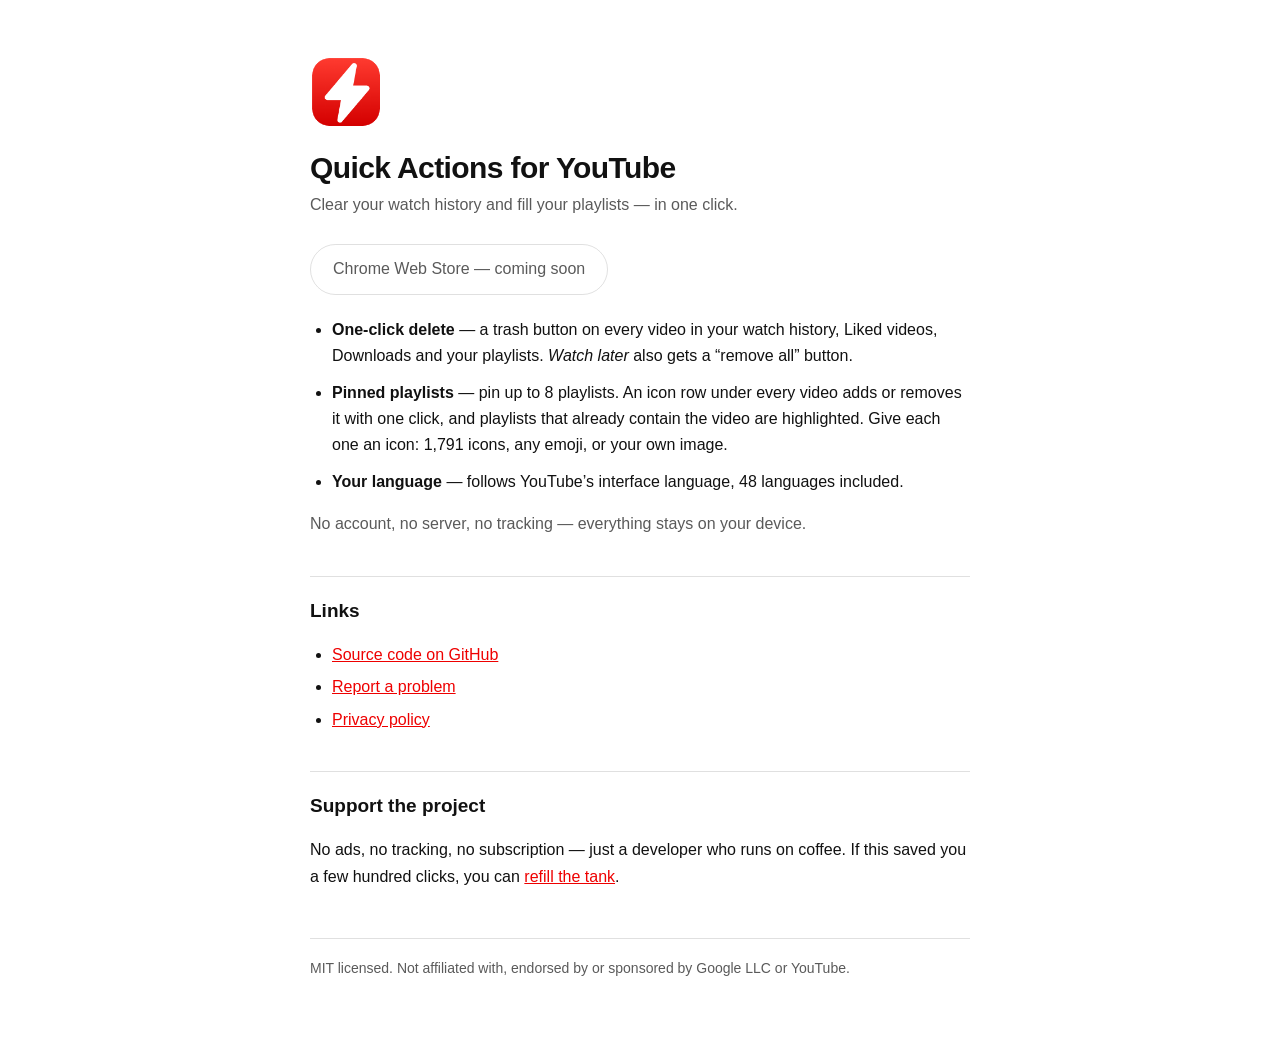
==== docs/index.html @ 6b8fe77f "Quick Actions for YouTube 1.0.1 One-click removal from the watch history, Liked videos, Downloads an" ====
<!doctype html><html lang="en"><head><meta charset="utf-8">
<meta name="viewport" content="width=device-width,initial-scale=1">
<title>Quick Actions for YouTube</title><link rel="icon" href="icon128.png">
<link rel="stylesheet" href="_style.css"></head><body><main>
<img class="logo" src="icon128.png" alt="">
<h1>Quick Actions for YouTube</h1>
<p class="sub">Clear your watch history and fill your playlists — in one click.</p>
<p><span class="cta cta-soon">Chrome Web Store — coming soon</span></p>
<ul class="features">
  <li><strong>One-click delete</strong> — a trash button on every video in your watch history, Liked videos, Downloads and your playlists. <em>Watch later</em> also gets a “remove all” button.</li>
  <li><strong>Pinned playlists</strong> — pin up to 8 playlists. An icon row under every video adds or removes it with one click, and playlists that already contain the video are highlighted. Give each one an icon: 1,791 icons, any emoji, or your own image.</li>
  <li><strong>Your language</strong> — follows YouTube’s interface language, 48 languages included.</li>
</ul>
<p class="sub">No account, no server, no tracking — everything stays on your device.</p>
<h2>Links</h2>
<ul>
  <li><a href="https://github.com/PapayaCodeLab/quick-actions-for-youtube">Source code on GitHub</a></li>
  <li><a href="https://github.com/PapayaCodeLab/quick-actions-for-youtube/issues">Report a problem</a></li>
  <li><a href="privacy.html">Privacy policy</a></li>
</ul>
<h2>Support the project</h2>
<p>No ads, no tracking, no subscription — just a developer who runs on coffee.
If this saved you a few hundred clicks, you can
<a href="https://buymeacoffee.com/papayacode">refill the tank</a>.</p>
<footer>MIT licensed. Not affiliated with, endorsed by or sponsored by Google LLC or YouTube.</footer>
</main></body></html>
---- docs/_style.css ----
:root{color-scheme:light dark;--bg:#fff;--fg:#111;--muted:#5a5a5a;--line:rgba(0,0,0,.12);--accent:#e00}
@media (prefers-color-scheme:dark){:root{--bg:#0f0f0f;--fg:#eee;--muted:#a0a0a0;--line:rgba(255,255,255,.15);--accent:#ff3b30}}
*{box-sizing:border-box}
body{margin:0;padding:56px 20px 80px;background:var(--bg);color:var(--fg);
  font:16px/1.65 -apple-system,'Segoe UI',Roboto,Helvetica,Arial,sans-serif}
main{max-width:660px;margin:0 auto}
img.logo{width:72px;height:72px;display:block;margin-bottom:22px}
h1{font-size:30px;line-height:1.2;letter-spacing:-.02em;margin:0 0 6px}
h2{font-size:19px;margin:38px 0 10px;padding-top:18px;border-top:1px solid var(--line)}
.sub{color:var(--muted);margin:0 0 8px}
ul{padding-left:22px}li{margin:6px 0}
a{color:var(--accent)}
code{background:var(--line);padding:1px 5px;border-radius:4px;font-size:.9em}
footer{margin-top:48px;padding-top:18px;border-top:1px solid var(--line);color:var(--muted);font-size:14px}

/* "Add to Chrome" — a filled pill once the store link exists, an outline until then */
.cta{display:inline-block;margin:10px 0 6px;padding:11px 22px;border-radius:999px;
  background:var(--accent);color:#fff;font-weight:600;text-decoration:none}
.cta:hover{filter:brightness(1.08)}
.cta-soon{background:transparent;color:var(--muted);border:1px solid var(--line);font-weight:500}
ul.features li{margin:10px 0}
kbd{font:600 .85em ui-monospace,SFMono-Regular,Menlo,monospace;padding:1px 6px;
  border:1px solid var(--line);border-bottom-width:2px;border-radius:5px}
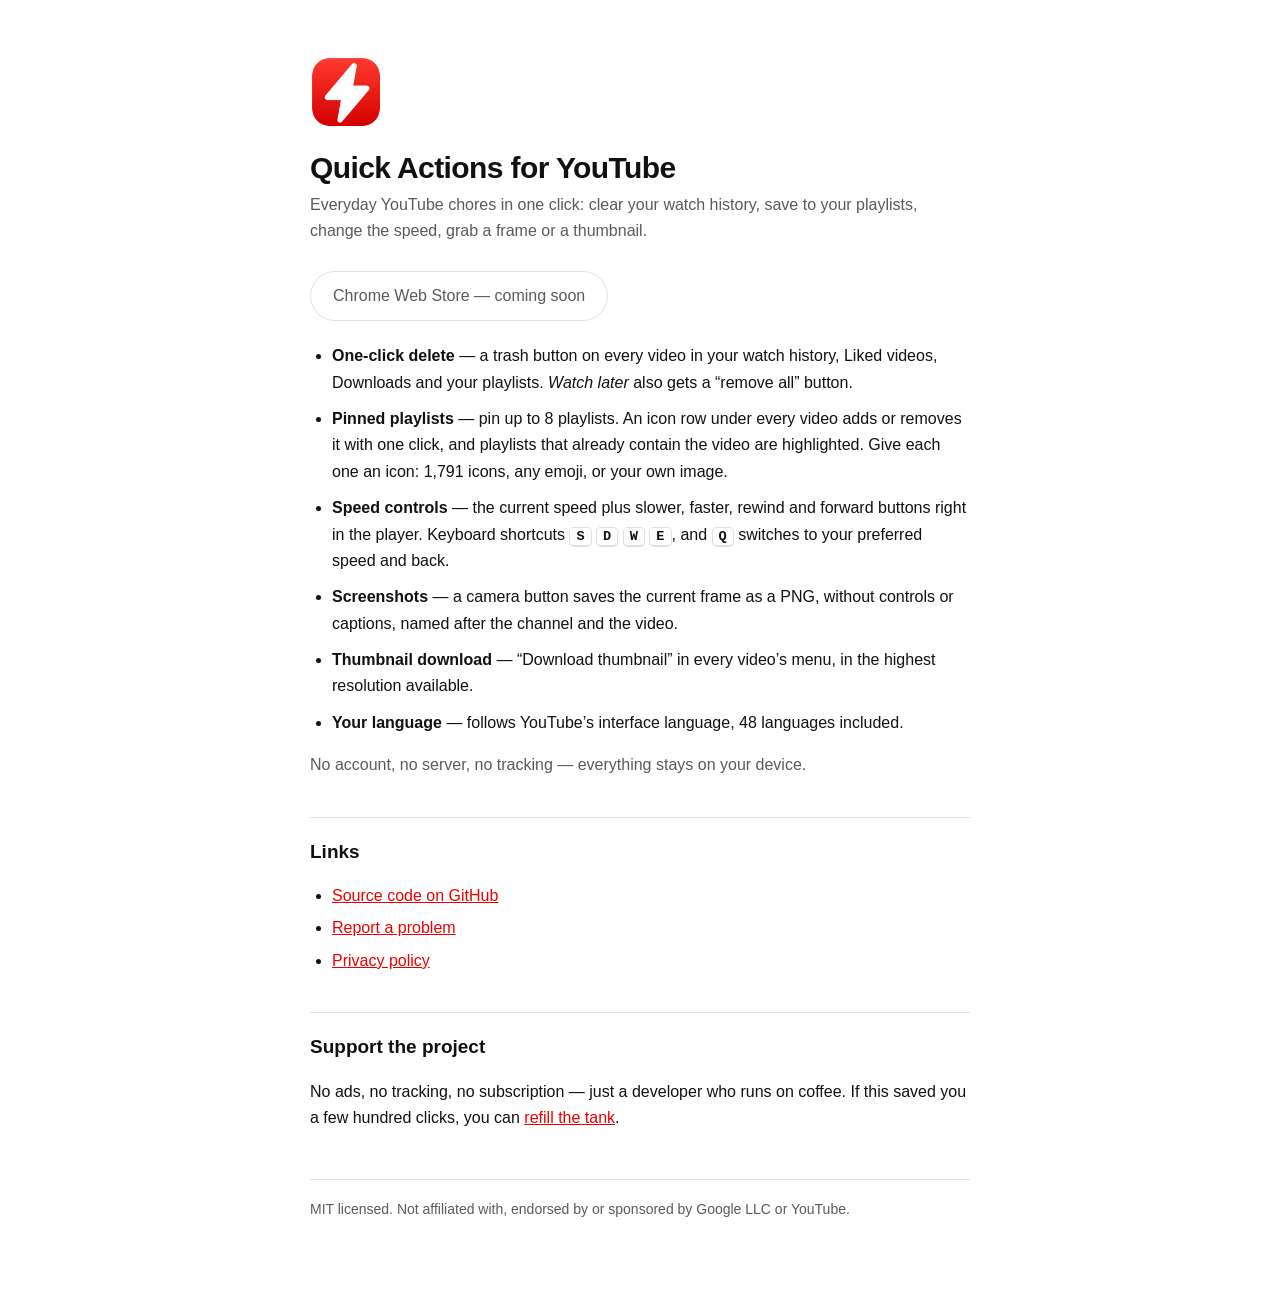
==== commit a2431e43: "Quick Actions for YouTube 1.1.0 Adds speed controls with keyboard shortcuts, a screenshot button in " ====
--- a/docs/index.html
+++ b/docs/index.html
@@ -4,11 +4,14 @@
 <link rel="stylesheet" href="_style.css"></head><body><main>
 <img class="logo" src="icon128.png" alt="">
 <h1>Quick Actions for YouTube</h1>
-<p class="sub">Clear your watch history and fill your playlists — in one click.</p>
+<p class="sub">Everyday YouTube chores in one click: clear your watch history, save to your playlists, change the speed, grab a frame or a thumbnail.</p>
 <p><span class="cta cta-soon">Chrome Web Store — coming soon</span></p>
 <ul class="features">
   <li><strong>One-click delete</strong> — a trash button on every video in your watch history, Liked videos, Downloads and your playlists. <em>Watch later</em> also gets a “remove all” button.</li>
   <li><strong>Pinned playlists</strong> — pin up to 8 playlists. An icon row under every video adds or removes it with one click, and playlists that already contain the video are highlighted. Give each one an icon: 1,791 icons, any emoji, or your own image.</li>
+  <li><strong>Speed controls</strong> — the current speed plus slower, faster, rewind and forward buttons right in the player. Keyboard shortcuts <kbd>S</kbd> <kbd>D</kbd> <kbd>W</kbd> <kbd>E</kbd>, and <kbd>Q</kbd> switches to your preferred speed and back.</li>
+  <li><strong>Screenshots</strong> — a camera button saves the current frame as a PNG, without controls or captions, named after the channel and the video.</li>
+  <li><strong>Thumbnail download</strong> — “Download thumbnail” in every video’s menu, in the highest resolution available.</li>
   <li><strong>Your language</strong> — follows YouTube’s interface language, 48 languages included.</li>
 </ul>
 <p class="sub">No account, no server, no tracking — everything stays on your device.</p>
